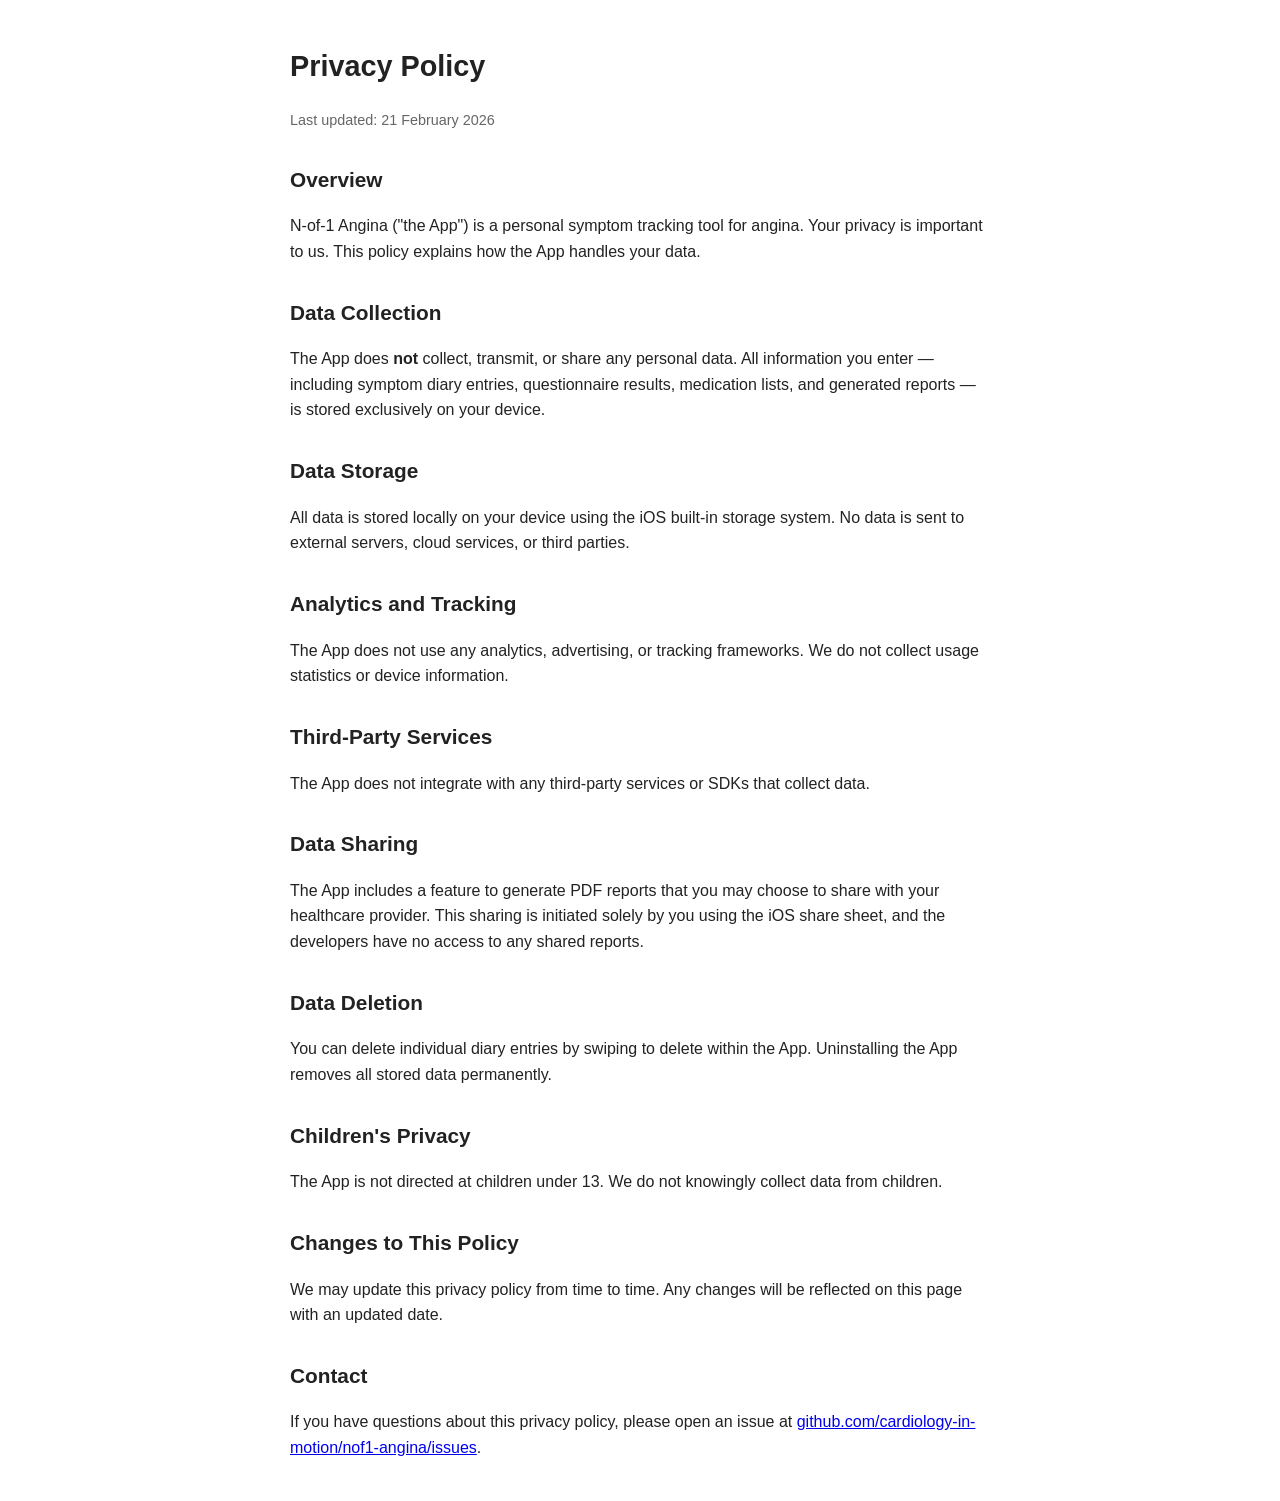
==== docs/privacy.html @ bfa7a5e3 "Add files via upload" ====
<!DOCTYPE html>
<html lang="en">
<head>
    <meta charset="UTF-8">
    <meta name="viewport" content="width=device-width, initial-scale=1.0">
    <title>Privacy Policy — N-of-1 Angina</title>
    <style>
        body { font-family: -apple-system, BlinkMacSystemFont, "Segoe UI", Roboto, sans-serif; max-width: 700px; margin: 0 auto; padding: 24px; line-height: 1.6; color: #222; }
        h1 { font-size: 1.8em; }
        h2 { font-size: 1.3em; margin-top: 1.5em; }
        p, li { font-size: 1em; }
        .updated { color: #666; font-size: 0.9em; }
    </style>
</head>
<body>
    <h1>Privacy Policy</h1>
    <p class="updated">Last updated: 21 February 2026</p>

    <h2>Overview</h2>
    <p>N-of-1 Angina ("the App") is a personal symptom tracking tool for angina. Your privacy is important to us. This policy explains how the App handles your data.</p>

    <h2>Data Collection</h2>
    <p>The App does <strong>not</strong> collect, transmit, or share any personal data. All information you enter — including symptom diary entries, questionnaire results, medication lists, and generated reports — is stored exclusively on your device.</p>

    <h2>Data Storage</h2>
    <p>All data is stored locally on your device using the iOS built-in storage system. No data is sent to external servers, cloud services, or third parties.</p>

    <h2>Analytics and Tracking</h2>
    <p>The App does not use any analytics, advertising, or tracking frameworks. We do not collect usage statistics or device information.</p>

    <h2>Third-Party Services</h2>
    <p>The App does not integrate with any third-party services or SDKs that collect data.</p>

    <h2>Data Sharing</h2>
    <p>The App includes a feature to generate PDF reports that you may choose to share with your healthcare provider. This sharing is initiated solely by you using the iOS share sheet, and the developers have no access to any shared reports.</p>

    <h2>Data Deletion</h2>
    <p>You can delete individual diary entries by swiping to delete within the App. Uninstalling the App removes all stored data permanently.</p>

    <h2>Children's Privacy</h2>
    <p>The App is not directed at children under 13. We do not knowingly collect data from children.</p>

    <h2>Changes to This Policy</h2>
    <p>We may update this privacy policy from time to time. Any changes will be reflected on this page with an updated date.</p>

    <h2>Contact</h2>
    <p>If you have questions about this privacy policy, please open an issue at <a href="https://github.com/cardiology-in-motion/nof1-angina/issues">github.com/cardiology-in-motion/nof1-angina/issues</a>.</p>
</body>
</html>
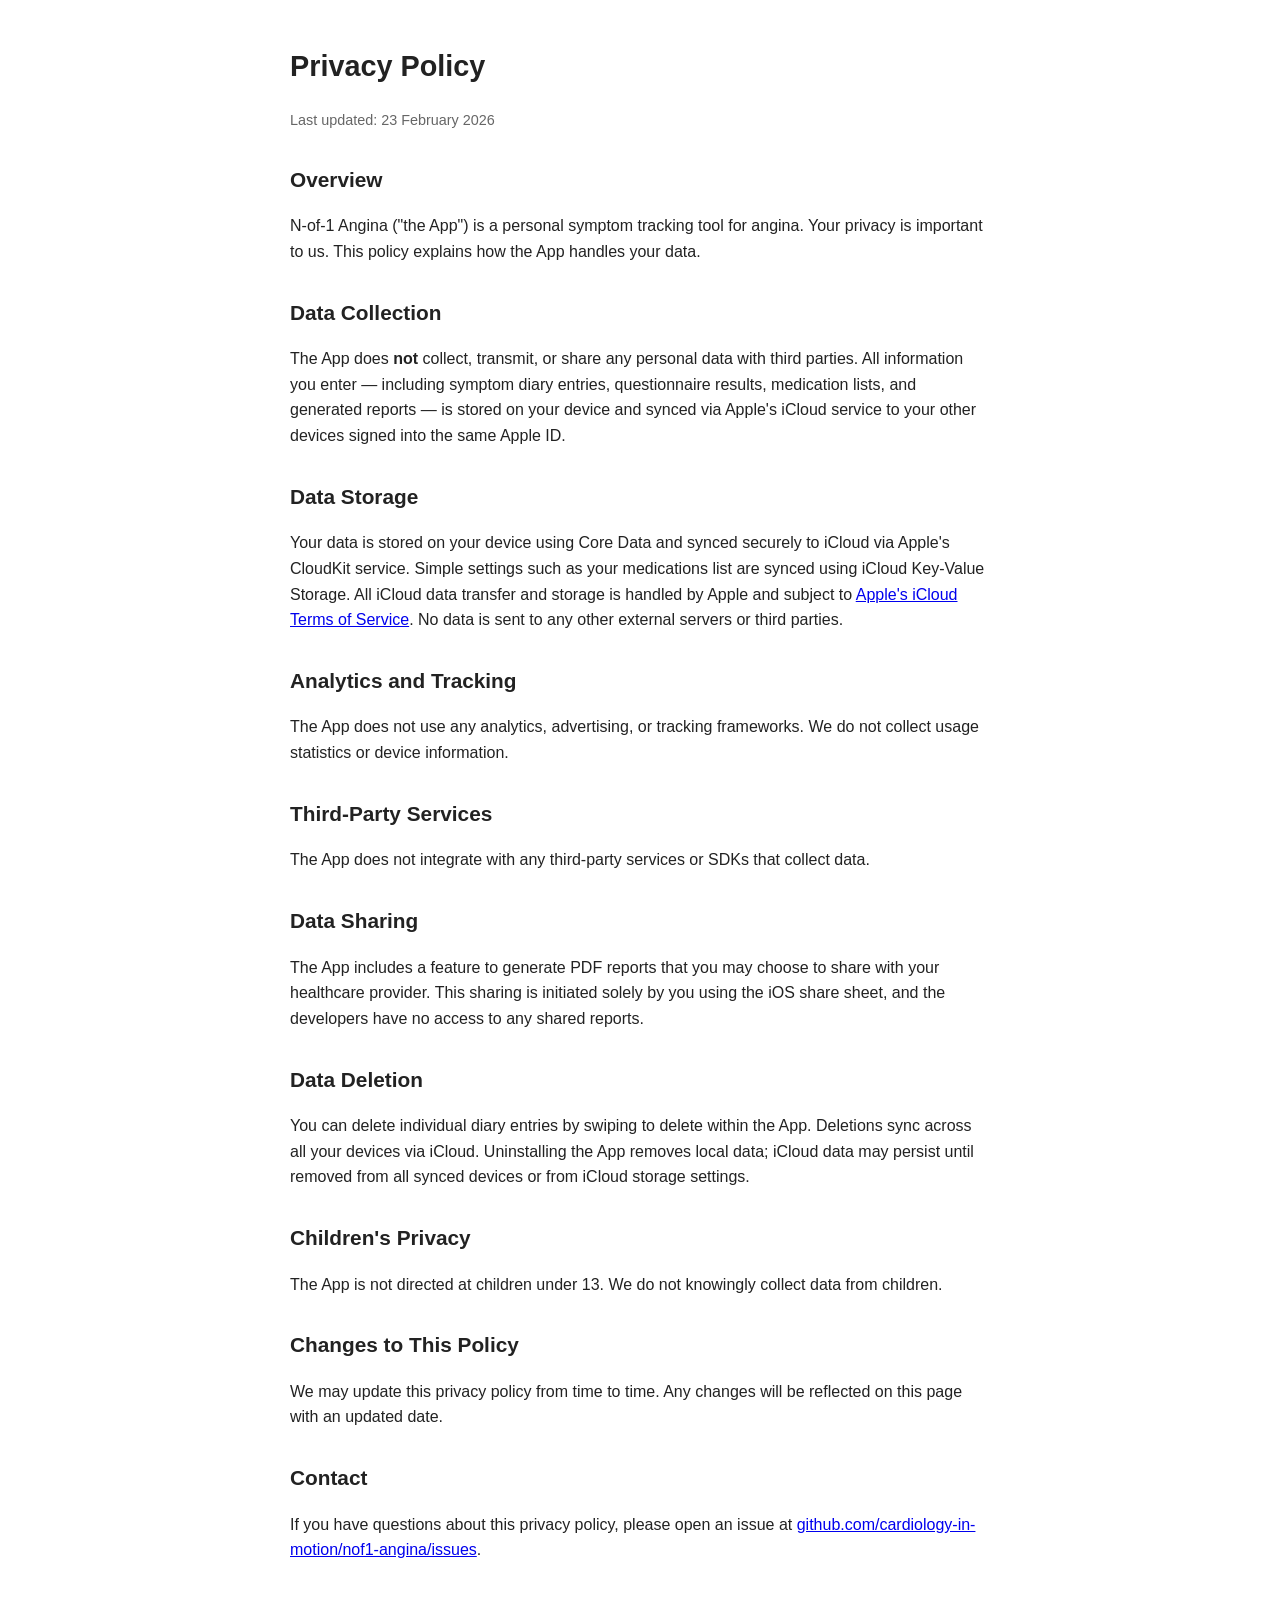
==== commit 6e0ef9f2: "Revise privacy policy for data handling updates Updated the privacy policy to reflect changes in dat" ====
--- a/docs/privacy.html
+++ b/docs/privacy.html
@@ -1,49 +1,62 @@
-<!DOCTYPE html>
-<html lang="en">
-<head>
-    <meta charset="UTF-8">
-    <meta name="viewport" content="width=device-width, initial-scale=1.0">
-    <title>Privacy Policy — N-of-1 Angina</title>
-    <style>
-        body { font-family: -apple-system, BlinkMacSystemFont, "Segoe UI", Roboto, sans-serif; max-width: 700px; margin: 0 auto; padding: 24px; line-height: 1.6; color: #222; }
-        h1 { font-size: 1.8em; }
-        h2 { font-size: 1.3em; margin-top: 1.5em; }
-        p, li { font-size: 1em; }
-        .updated { color: #666; font-size: 0.9em; }
-    </style>
-</head>
-<body>
-    <h1>Privacy Policy</h1>
-    <p class="updated">Last updated: 21 February 2026</p>
+ <!DOCTYPE html>                                                                                                                       
+  <html lang="en">                                                                                                                    
+  <head>                                                                                                                                
+      <meta charset="UTF-8">                                                                                                            
+      <meta name="viewport" content="width=device-width, initial-scale=1.0">
+      <title>Privacy Policy — N-of-1 Angina</title>
+      <style>
+          body { font-family: -apple-system, BlinkMacSystemFont, "Segoe UI", Roboto, sans-serif; max-width: 700px; margin: 0 auto;
+  padding: 24px; line-height: 1.6; color: #222; }
+          h1 { font-size: 1.8em; }
+          h2 { font-size: 1.3em; margin-top: 1.5em; }
+          p, li { font-size: 1em; }
+          .updated { color: #666; font-size: 0.9em; }
+      </style>
+  </head>
+  <body>
+      <h1>Privacy Policy</h1>
+      <p class="updated">Last updated: 23 February 2026</p>
 
-    <h2>Overview</h2>
-    <p>N-of-1 Angina ("the App") is a personal symptom tracking tool for angina. Your privacy is important to us. This policy explains how the App handles your data.</p>
+      <h2>Overview</h2>
+      <p>N-of-1 Angina ("the App") is a personal symptom tracking tool for angina. Your privacy is important to us. This policy explains
+   how the App handles your data.</p>
 
-    <h2>Data Collection</h2>
-    <p>The App does <strong>not</strong> collect, transmit, or share any personal data. All information you enter — including symptom diary entries, questionnaire results, medication lists, and generated reports — is stored exclusively on your device.</p>
+      <h2>Data Collection</h2>
+      <p>The App does <strong>not</strong> collect, transmit, or share any personal data with third parties. All information you enter —
+   including symptom diary entries, questionnaire results, medication lists, and generated reports — is stored on your device and synced
+   via Apple's iCloud service to your other devices signed into the same Apple ID.</p>
 
-    <h2>Data Storage</h2>
-    <p>All data is stored locally on your device using the iOS built-in storage system. No data is sent to external servers, cloud services, or third parties.</p>
+      <h2>Data Storage</h2>
+      <p>Your data is stored on your device using Core Data and synced securely to iCloud via Apple's CloudKit service. Simple settings
+  such as your medications list are synced using iCloud Key-Value Storage. All iCloud data transfer and storage is handled by Apple and
+  subject to <a href="https://www.apple.com/legal/internet-services/icloud/">Apple's iCloud Terms of Service</a>. No data is sent to any
+   other external servers or third parties.</p>
 
-    <h2>Analytics and Tracking</h2>
-    <p>The App does not use any analytics, advertising, or tracking frameworks. We do not collect usage statistics or device information.</p>
+      <h2>Analytics and Tracking</h2>
+      <p>The App does not use any analytics, advertising, or tracking frameworks. We do not collect usage statistics or device
+  information.</p>
 
-    <h2>Third-Party Services</h2>
-    <p>The App does not integrate with any third-party services or SDKs that collect data.</p>
+      <h2>Third-Party Services</h2>
+      <p>The App does not integrate with any third-party services or SDKs that collect data.</p>
 
-    <h2>Data Sharing</h2>
-    <p>The App includes a feature to generate PDF reports that you may choose to share with your healthcare provider. This sharing is initiated solely by you using the iOS share sheet, and the developers have no access to any shared reports.</p>
+      <h2>Data Sharing</h2>
+      <p>The App includes a feature to generate PDF reports that you may choose to share with your healthcare provider. This sharing is
+  initiated solely by you using the iOS share sheet, and the developers have no access to any shared reports.</p>
 
-    <h2>Data Deletion</h2>
-    <p>You can delete individual diary entries by swiping to delete within the App. Uninstalling the App removes all stored data permanently.</p>
+      <h2>Data Deletion</h2>
+      <p>You can delete individual diary entries by swiping to delete within the App. Deletions sync across all your devices via iCloud.
+   Uninstalling the App removes local data; iCloud data may persist until removed from all synced devices or from iCloud storage
+  settings.</p>
 
-    <h2>Children's Privacy</h2>
-    <p>The App is not directed at children under 13. We do not knowingly collect data from children.</p>
+      <h2>Children's Privacy</h2>
+      <p>The App is not directed at children under 13. We do not knowingly collect data from children.</p>
 
-    <h2>Changes to This Policy</h2>
-    <p>We may update this privacy policy from time to time. Any changes will be reflected on this page with an updated date.</p>
+      <h2>Changes to This Policy</h2>
+      <p>We may update this privacy policy from time to time. Any changes will be reflected on this page with an updated date.</p>
 
-    <h2>Contact</h2>
-    <p>If you have questions about this privacy policy, please open an issue at <a href="https://github.com/cardiology-in-motion/nof1-angina/issues">github.com/cardiology-in-motion/nof1-angina/issues</a>.</p>
-</body>
-</html>
+      <h2>Contact</h2>
+      <p>If you have questions about this privacy policy, please open an issue at <a 
+  href="https://github.com/cardiology-in-motion/nof1-angina/issues">github.com/cardiology-in-motion/nof1-angina/issues</a>.</p>
+  </body>
+  </html>
+
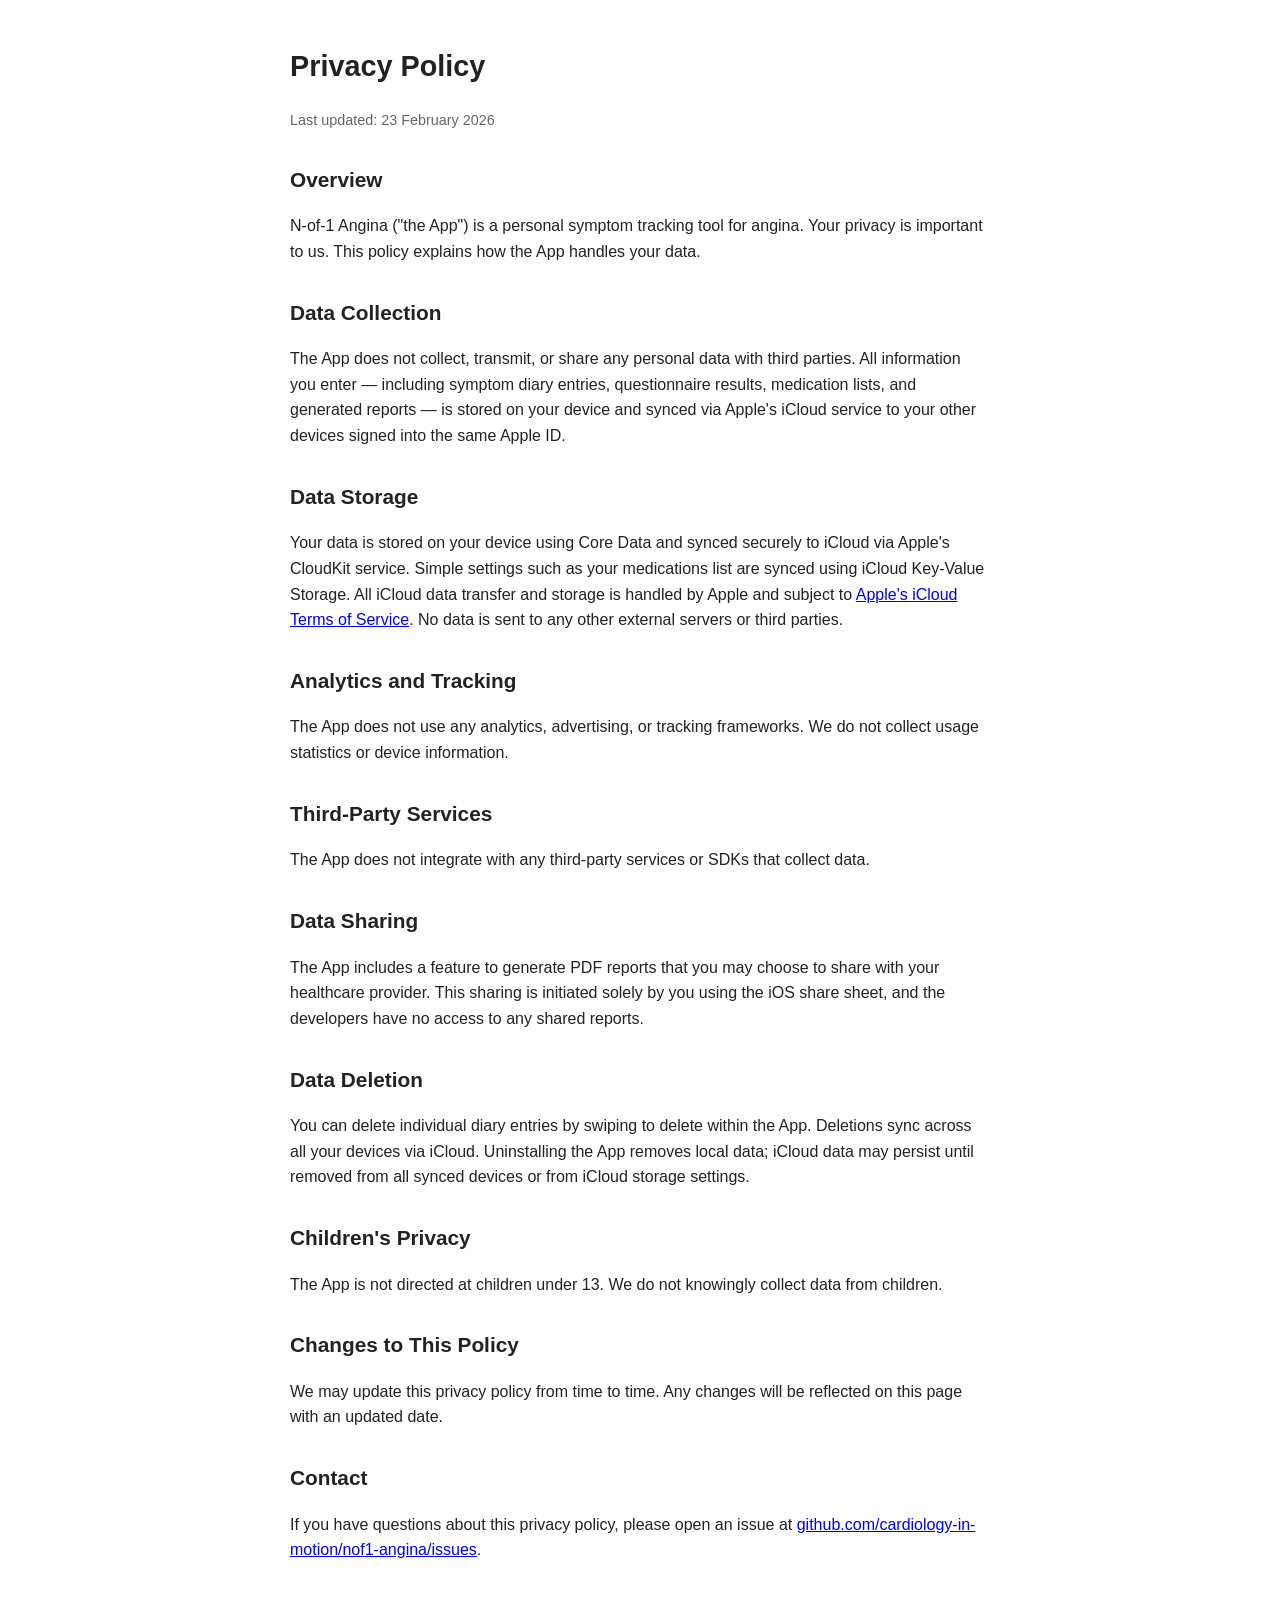
==== commit 388272b8: "Fix HTML escape characters in privacy policy" ====
--- a/docs/privacy.html
+++ b/docs/privacy.html
@@ -22,7 +22,7 @@
    how the App handles your data.</p>
 
       <h2>Data Collection</h2>
-      <p>The App does <strong>not</strong> collect, transmit, or share any personal data with third parties. All information you enter —
+      <p>The App does not collect, transmit, or share any personal data with third parties. All information you enter —
    including symptom diary entries, questionnaire results, medication lists, and generated reports — is stored on your device and synced
    via Apple's iCloud service to your other devices signed into the same Apple ID.</p>
 
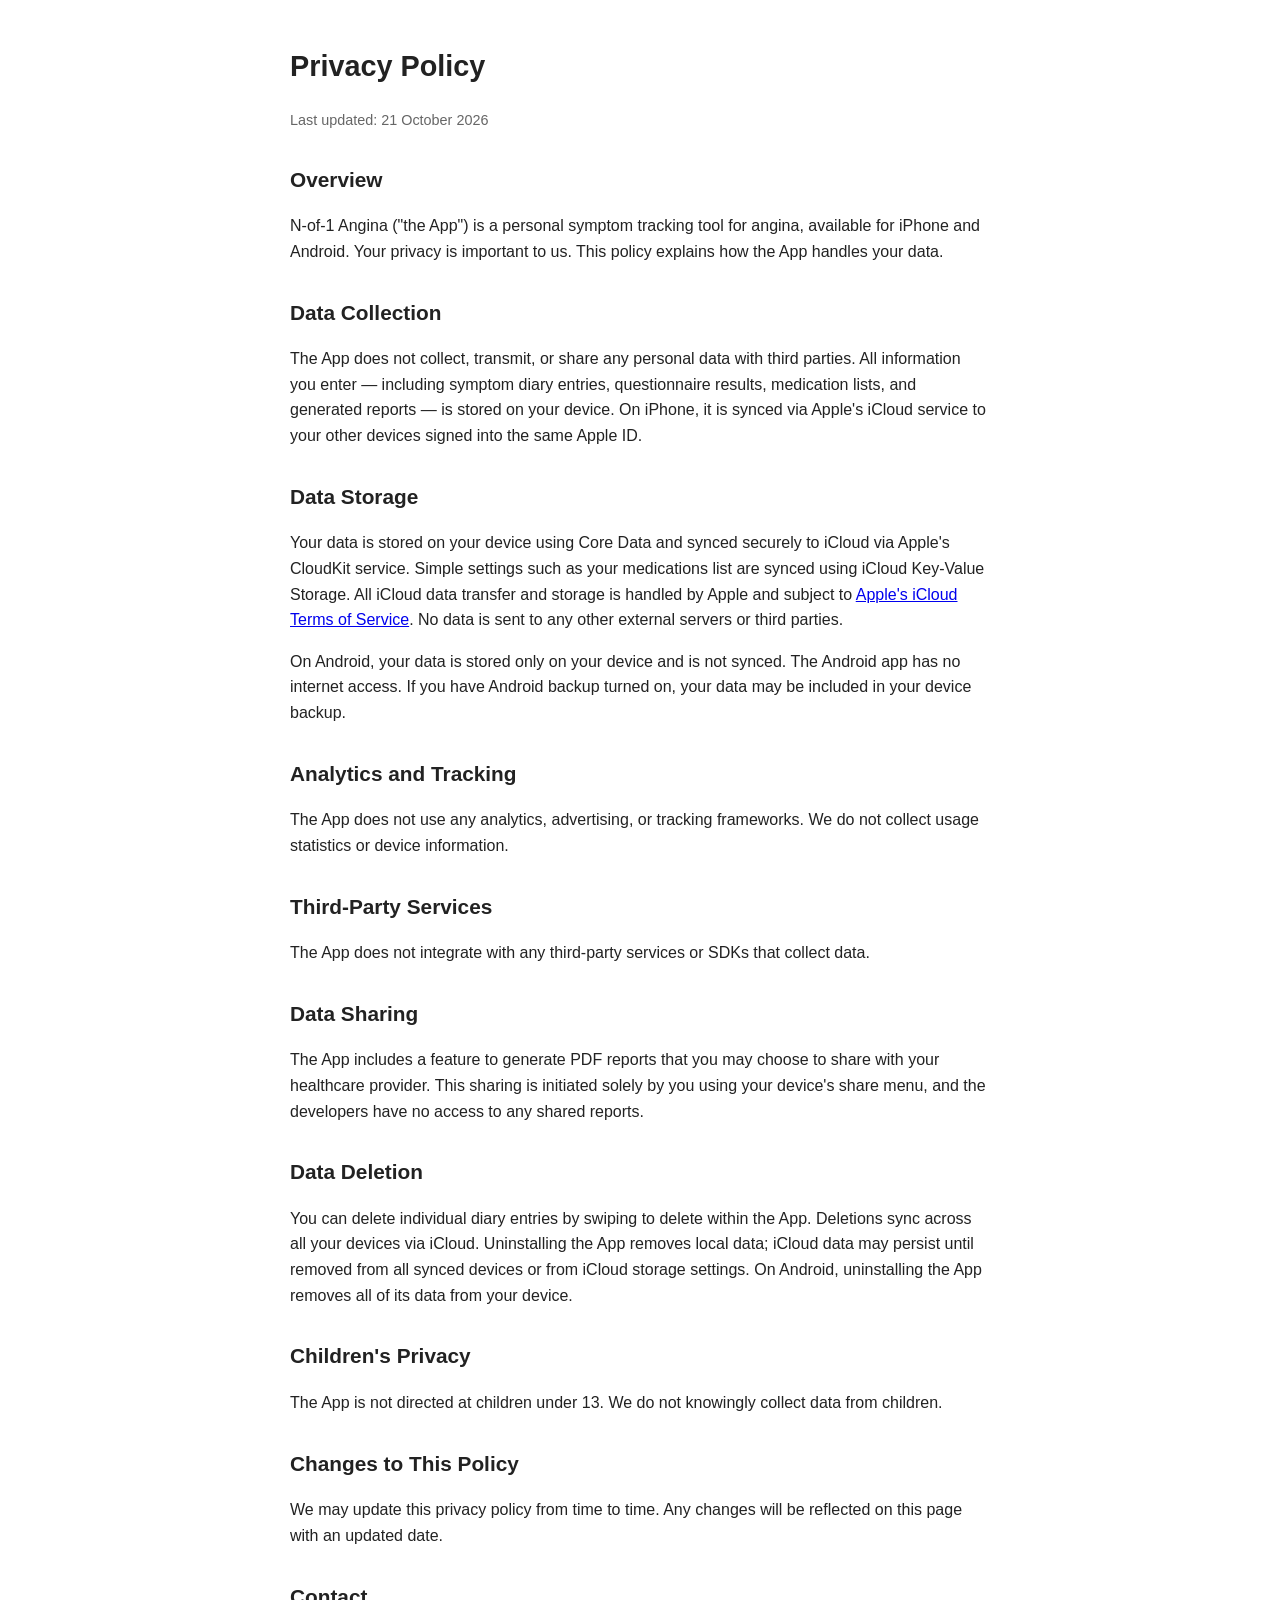
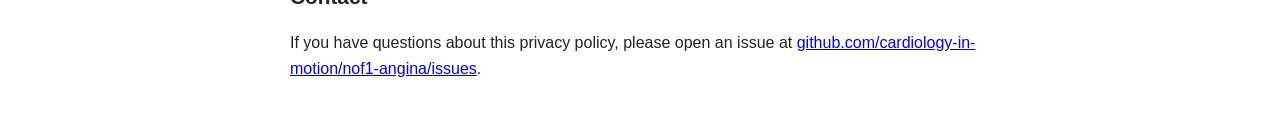
==== commit 07a543f5: "Privacy policy: cover the Android version Note that Android data stays on the device, the app has no" ====
--- a/docs/privacy.html
+++ b/docs/privacy.html
@@ -15,15 +15,15 @@
   </head>
   <body>
       <h1>Privacy Policy</h1>
-      <p class="updated">Last updated: 23 February 2026</p>
+      <p class="updated">Last updated: 21 October 2026</p>
 
       <h2>Overview</h2>
-      <p>N-of-1 Angina ("the App") is a personal symptom tracking tool for angina. Your privacy is important to us. This policy explains
+      <p>N-of-1 Angina ("the App") is a personal symptom tracking tool for angina, available for iPhone and Android. Your privacy is important to us. This policy explains
    how the App handles your data.</p>
 
       <h2>Data Collection</h2>
       <p>The App does not collect, transmit, or share any personal data with third parties. All information you enter —
-   including symptom diary entries, questionnaire results, medication lists, and generated reports — is stored on your device and synced
+   including symptom diary entries, questionnaire results, medication lists, and generated reports — is stored on your device. On iPhone, it is synced
    via Apple's iCloud service to your other devices signed into the same Apple ID.</p>
 
       <h2>Data Storage</h2>
@@ -31,6 +31,8 @@
   such as your medications list are synced using iCloud Key-Value Storage. All iCloud data transfer and storage is handled by Apple and
   subject to <a href="https://www.apple.com/legal/internet-services/icloud/">Apple's iCloud Terms of Service</a>. No data is sent to any
    other external servers or third parties.</p>
+      <p>On Android, your data is stored only on your device and is not synced. The Android app has no internet access. If you have
+  Android backup turned on, your data may be included in your device backup.</p>
 
       <h2>Analytics and Tracking</h2>
       <p>The App does not use any analytics, advertising, or tracking frameworks. We do not collect usage statistics or device
@@ -41,12 +43,12 @@
 
       <h2>Data Sharing</h2>
       <p>The App includes a feature to generate PDF reports that you may choose to share with your healthcare provider. This sharing is
-  initiated solely by you using the iOS share sheet, and the developers have no access to any shared reports.</p>
+  initiated solely by you using your device's share menu, and the developers have no access to any shared reports.</p>
 
       <h2>Data Deletion</h2>
       <p>You can delete individual diary entries by swiping to delete within the App. Deletions sync across all your devices via iCloud.
    Uninstalling the App removes local data; iCloud data may persist until removed from all synced devices or from iCloud storage
-  settings.</p>
+  settings. On Android, uninstalling the App removes all of its data from your device.</p>
 
       <h2>Children's Privacy</h2>
       <p>The App is not directed at children under 13. We do not knowingly collect data from children.</p>
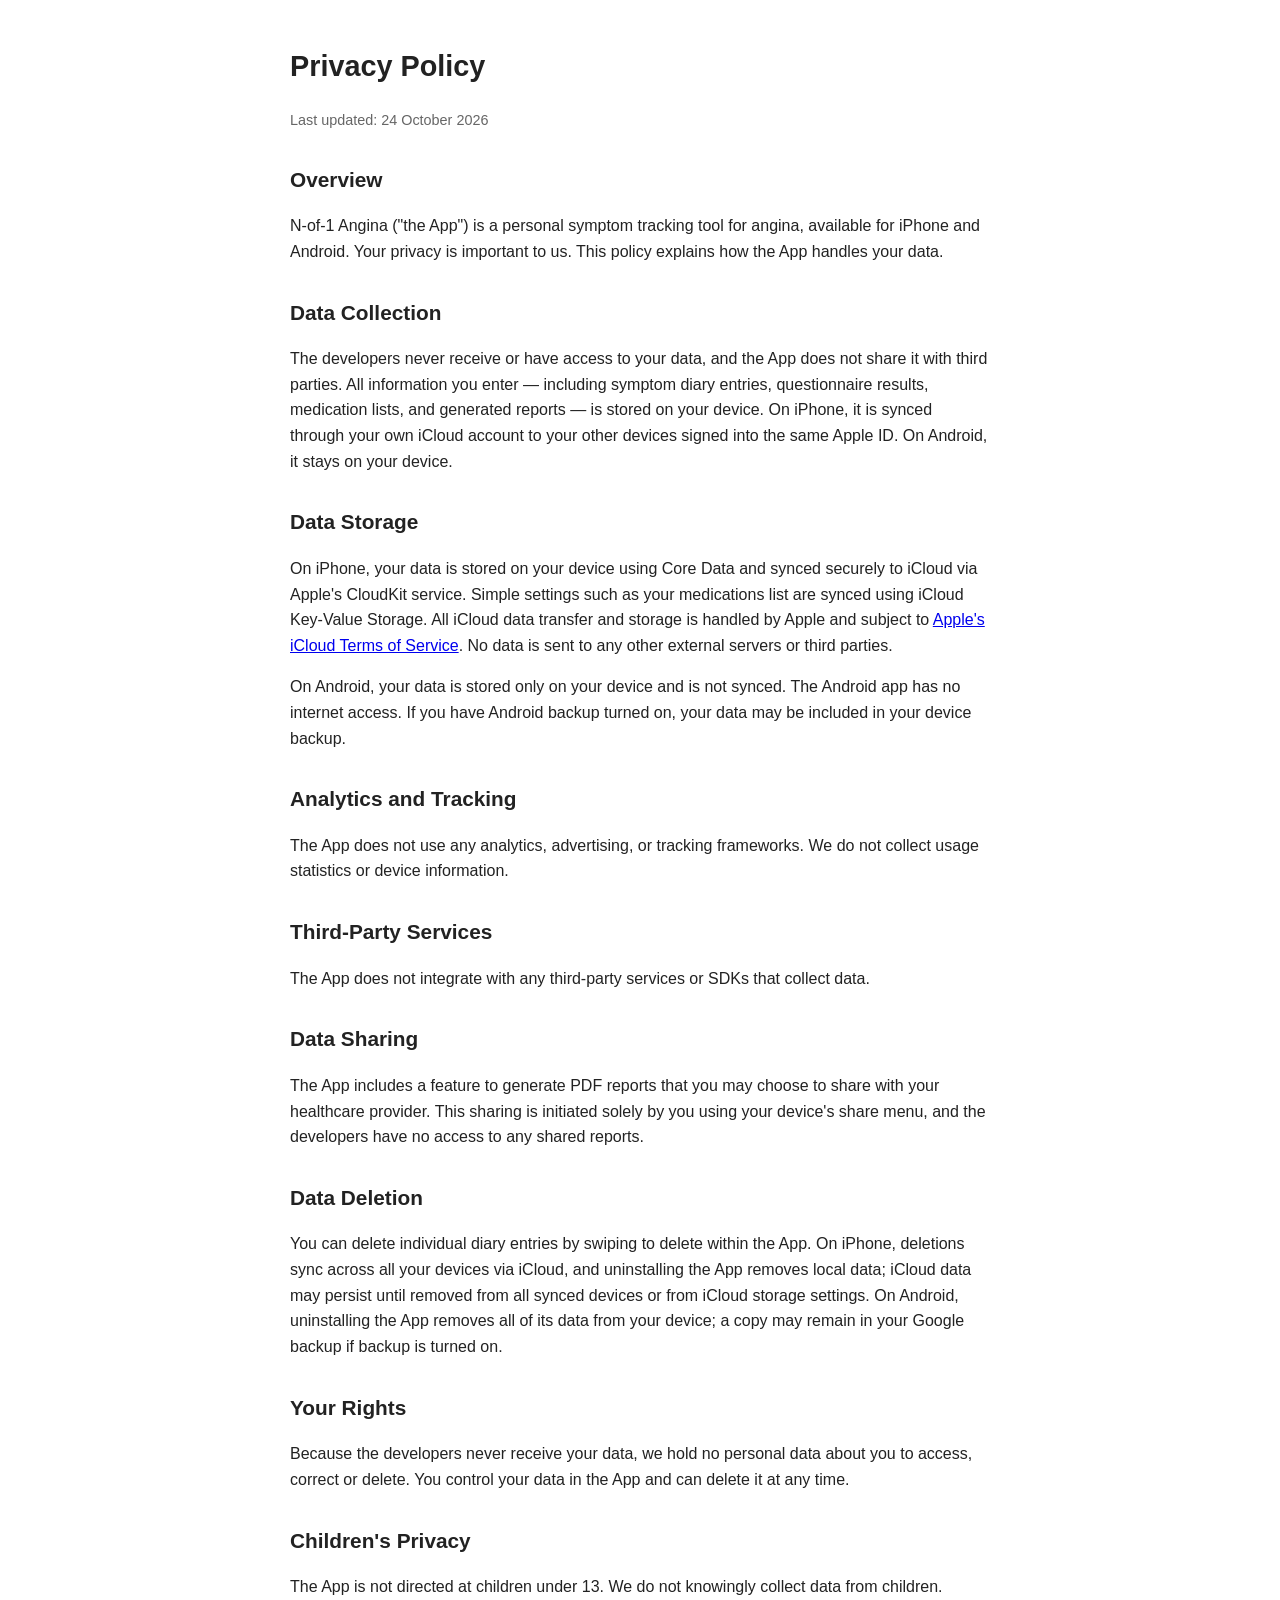
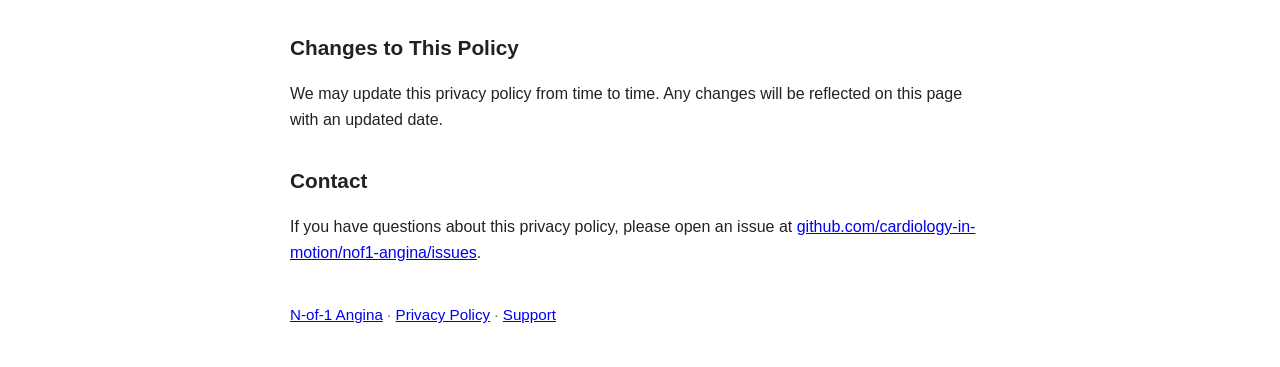
==== commit 34de49a7: "Privacy and support pages: clarify platforms, add rights and links - Label iPhone-only storage and d" ====
--- a/docs/privacy.html
+++ b/docs/privacy.html
@@ -11,23 +11,23 @@
           h2 { font-size: 1.3em; margin-top: 1.5em; }
           p, li { font-size: 1em; }
           .updated { color: #666; font-size: 0.9em; }
-      </style>
+              .nav { margin-top: 2.5em; font-size: 0.95em; color: #666; }
+    </style>
   </head>
   <body>
       <h1>Privacy Policy</h1>
-      <p class="updated">Last updated: 21 October 2026</p>
+      <p class="updated">Last updated: 24 October 2026</p>
 
       <h2>Overview</h2>
       <p>N-of-1 Angina ("the App") is a personal symptom tracking tool for angina, available for iPhone and Android. Your privacy is important to us. This policy explains
    how the App handles your data.</p>
 
       <h2>Data Collection</h2>
-      <p>The App does not collect, transmit, or share any personal data with third parties. All information you enter —
-   including symptom diary entries, questionnaire results, medication lists, and generated reports — is stored on your device. On iPhone, it is synced
-   via Apple's iCloud service to your other devices signed into the same Apple ID.</p>
+      <p>The developers never receive or have access to your data, and the App does not share it with third parties. All information you enter —
+   including symptom diary entries, questionnaire results, medication lists, and generated reports — is stored on your device. On iPhone, it is synced through your own iCloud account to your other devices signed into the same Apple ID. On Android, it stays on your device.</p>
 
       <h2>Data Storage</h2>
-      <p>Your data is stored on your device using Core Data and synced securely to iCloud via Apple's CloudKit service. Simple settings
+      <p>On iPhone, your data is stored on your device using Core Data and synced securely to iCloud via Apple's CloudKit service. Simple settings
   such as your medications list are synced using iCloud Key-Value Storage. All iCloud data transfer and storage is handled by Apple and
   subject to <a href="https://www.apple.com/legal/internet-services/icloud/">Apple's iCloud Terms of Service</a>. No data is sent to any
    other external servers or third parties.</p>
@@ -46,9 +46,11 @@
   initiated solely by you using your device's share menu, and the developers have no access to any shared reports.</p>
 
       <h2>Data Deletion</h2>
-      <p>You can delete individual diary entries by swiping to delete within the App. Deletions sync across all your devices via iCloud.
-   Uninstalling the App removes local data; iCloud data may persist until removed from all synced devices or from iCloud storage
-  settings. On Android, uninstalling the App removes all of its data from your device.</p>
+      <p>You can delete individual diary entries by swiping to delete within the App. On iPhone, deletions sync across all your devices via iCloud, and uninstalling the App removes local data; iCloud data may persist until removed from all synced devices or from iCloud storage
+  settings. On Android, uninstalling the App removes all of its data from your device; a copy may remain in your Google backup if backup is turned on.</p>
+
+      <h2>Your Rights</h2>
+      <p>Because the developers never receive your data, we hold no personal data about you to access, correct or delete. You control your data in the App and can delete it at any time.</p>
 
       <h2>Children's Privacy</h2>
       <p>The App is not directed at children under 13. We do not knowingly collect data from children.</p>
@@ -59,6 +61,7 @@
       <h2>Contact</h2>
       <p>If you have questions about this privacy policy, please open an issue at <a 
   href="https://github.com/cardiology-in-motion/nof1-angina/issues">github.com/cardiology-in-motion/nof1-angina/issues</a>.</p>
-  </body>
+    <p class="nav"><a href="./">N-of-1 Angina</a> · <a href="privacy.html">Privacy Policy</a> · <a href="support.html">Support</a></p>
+</body>
   </html>
 
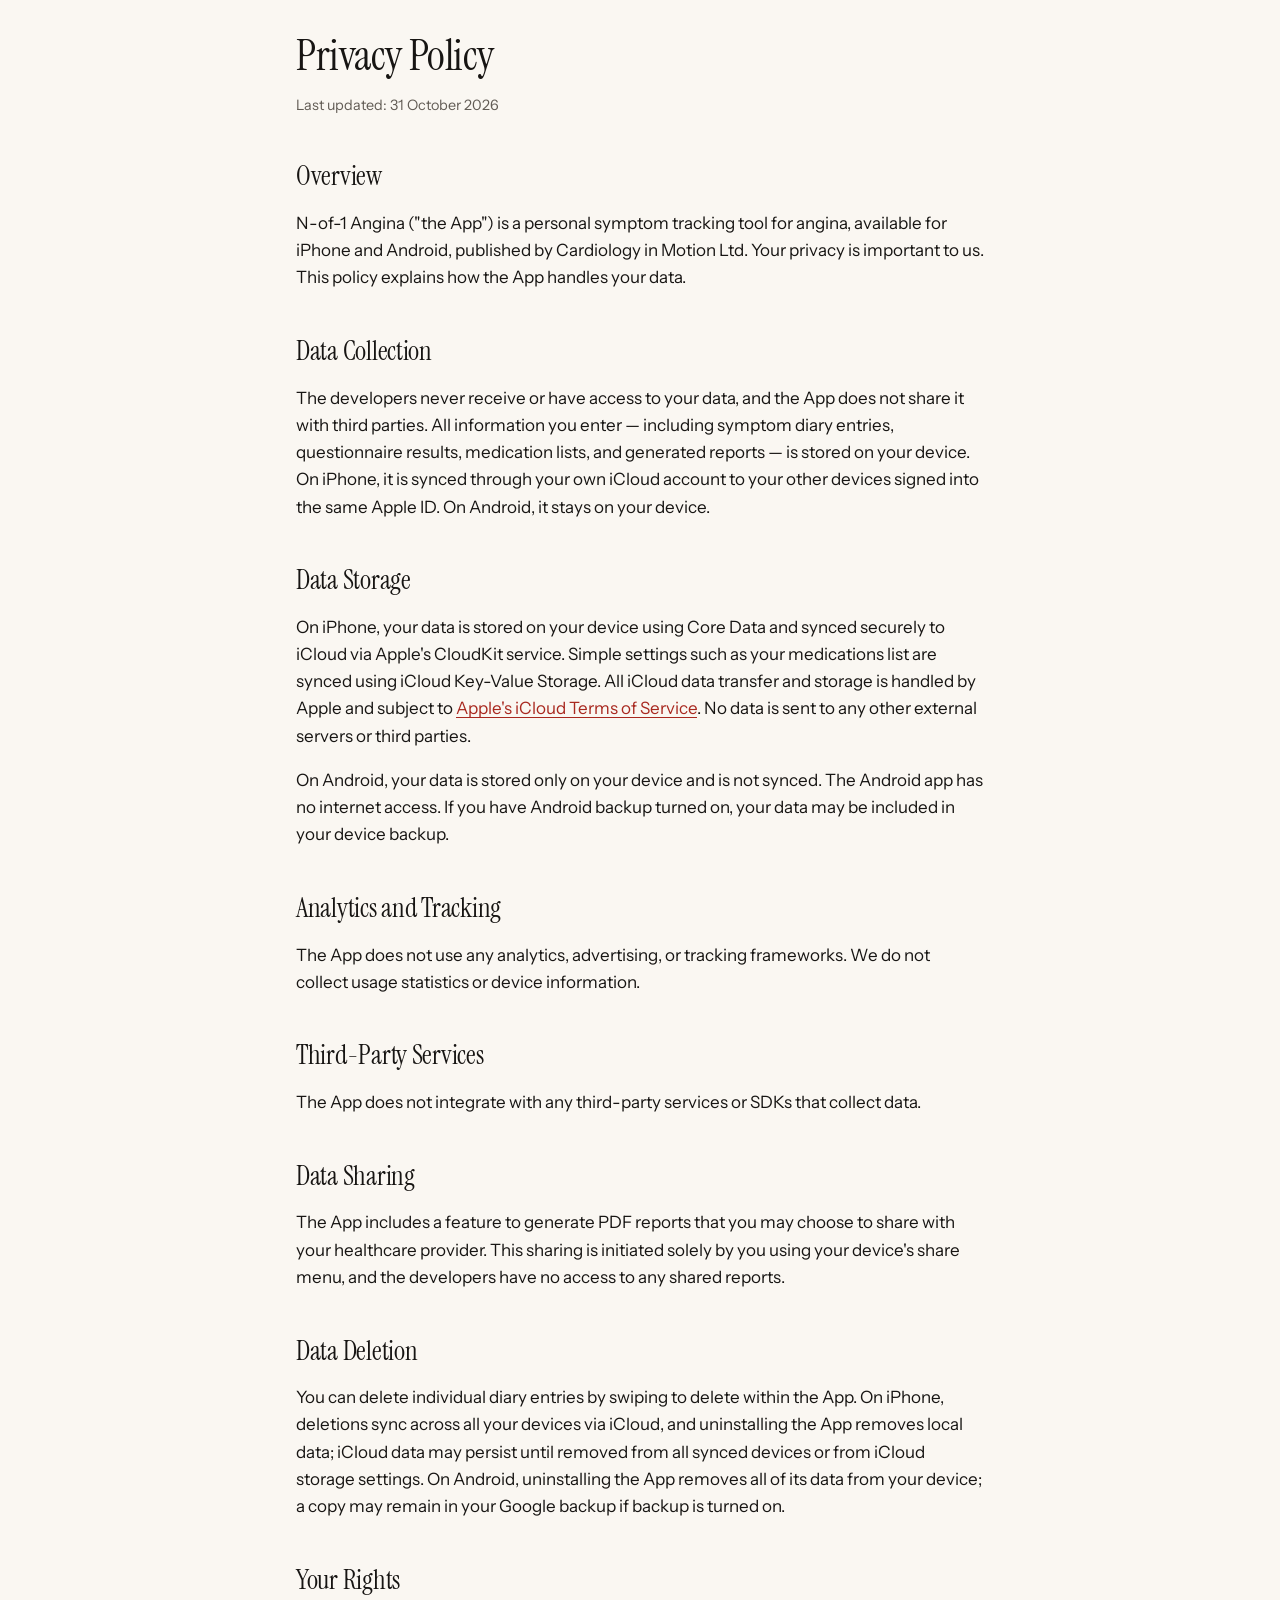
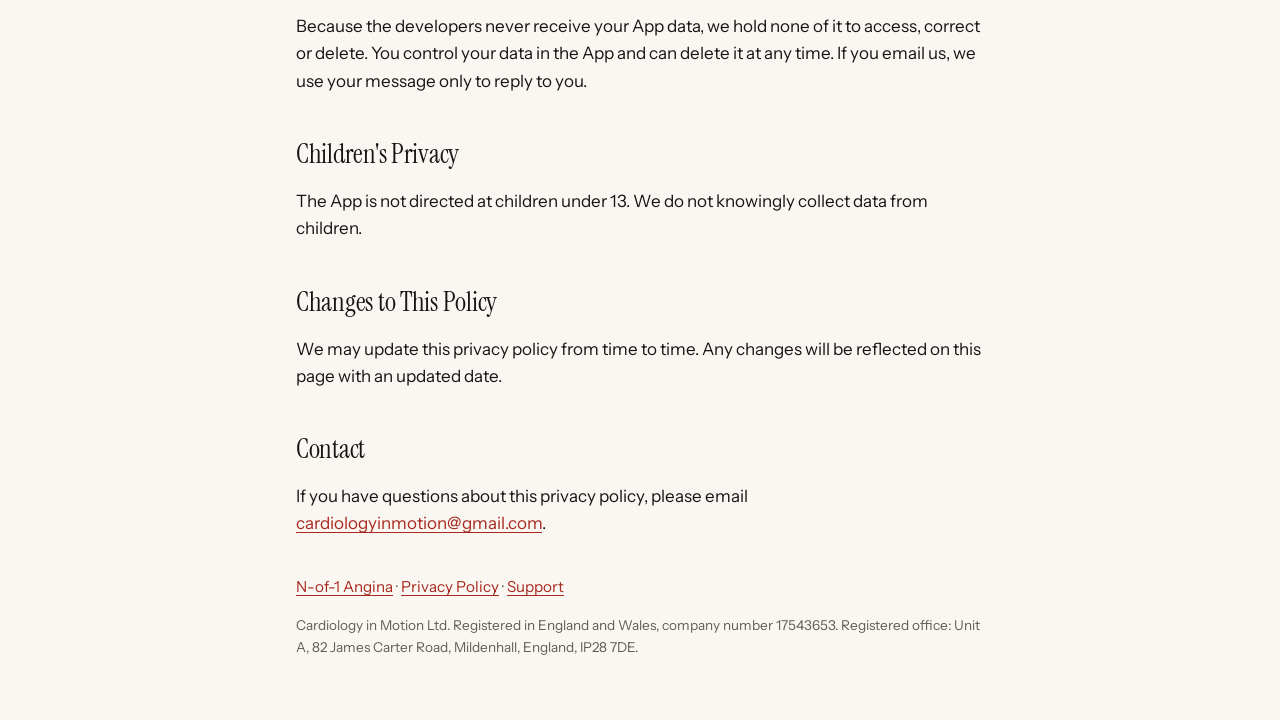
==== commit 876b21bd: "Redesign app site, add company details and email contact Co-Authored-By: Claude Opus 5.5 <noreply@an" ====
--- a/docs/privacy.html
+++ b/docs/privacy.html
@@ -4,22 +4,15 @@
       <meta charset="UTF-8">                                                                                                            
       <meta name="viewport" content="width=device-width, initial-scale=1.0">
       <title>Privacy Policy — N-of-1 Angina</title>
-      <style>
-          body { font-family: -apple-system, BlinkMacSystemFont, "Segoe UI", Roboto, sans-serif; max-width: 700px; margin: 0 auto;
-  padding: 24px; line-height: 1.6; color: #222; }
-          h1 { font-size: 1.8em; }
-          h2 { font-size: 1.3em; margin-top: 1.5em; }
-          p, li { font-size: 1em; }
-          .updated { color: #666; font-size: 0.9em; }
-              .nav { margin-top: 2.5em; font-size: 0.95em; color: #666; }
-    </style>
-  </head>
-  <body>
+      <link rel="icon" type="image/png" href="assets/favicon.png">
+    <link rel="stylesheet" href="assets/site.css">
+</head>
+  <body class="doc">
       <h1>Privacy Policy</h1>
-      <p class="updated">Last updated: 24 October 2026</p>
+      <p class="updated">Last updated: 31 October 2026</p>
 
       <h2>Overview</h2>
-      <p>N-of-1 Angina ("the App") is a personal symptom tracking tool for angina, available for iPhone and Android. Your privacy is important to us. This policy explains
+      <p>N-of-1 Angina ("the App") is a personal symptom tracking tool for angina, available for iPhone and Android, published by Cardiology in Motion Ltd. Your privacy is important to us. This policy explains
    how the App handles your data.</p>
 
       <h2>Data Collection</h2>
@@ -50,7 +43,7 @@
   settings. On Android, uninstalling the App removes all of its data from your device; a copy may remain in your Google backup if backup is turned on.</p>
 
       <h2>Your Rights</h2>
-      <p>Because the developers never receive your data, we hold no personal data about you to access, correct or delete. You control your data in the App and can delete it at any time.</p>
+      <p>Because the developers never receive your App data, we hold none of it to access, correct or delete. You control your data in the App and can delete it at any time. If you email us, we use your message only to reply to you.</p>
 
       <h2>Children's Privacy</h2>
       <p>The App is not directed at children under 13. We do not knowingly collect data from children.</p>
@@ -59,9 +52,9 @@
       <p>We may update this privacy policy from time to time. Any changes will be reflected on this page with an updated date.</p>
 
       <h2>Contact</h2>
-      <p>If you have questions about this privacy policy, please open an issue at <a 
-  href="https://github.com/cardiology-in-motion/nof1-angina/issues">github.com/cardiology-in-motion/nof1-angina/issues</a>.</p>
+      <p>If you have questions about this privacy policy, please email <a href="mailto:cardiologyinmotion@gmail.com">cardiologyinmotion@gmail.com</a>.</p>
     <p class="nav"><a href="./">N-of-1 Angina</a> · <a href="privacy.html">Privacy Policy</a> · <a href="support.html">Support</a></p>
+    <p class="company">Cardiology in Motion Ltd. Registered in England and Wales, company number 17543653. Registered office: Unit A, 82 James Carter Road, Mildenhall, England, IP28 7DE.</p>
 </body>
   </html>
 
--- a/docs/assets/site.css
+++ b/docs/assets/site.css
@@ -0,0 +1,137 @@
+@font-face {
+  font-family: "Instrument Serif";
+  src: url("fonts/instrument-serif.woff2") format("woff2");
+  font-display: swap;
+}
+@font-face {
+  font-family: "Instrument Sans";
+  src: url("fonts/instrument-sans.woff2") format("woff2");
+  font-weight: 400 700;
+  font-display: swap;
+}
+
+:root {
+  color-scheme: light dark;
+  --paper: #faf7f2;
+  --panel: #f1ebe2;
+  --ink: #171513;
+  --muted: #625c55;
+  --line: #ddd5ca;
+  --accent: #a8281f;
+  --band: #171513;
+  --on-band: #f4efe8;
+}
+@media (prefers-color-scheme: dark) {
+  :root {
+    --paper: #151311;
+    --panel: #1f1c19;
+    --ink: #f4efe8;
+    --muted: #aaa298;
+    --line: #38332e;
+    --accent: #f0857a;
+    --band: #2a2520;
+  }
+}
+
+* { box-sizing: border-box; }
+body {
+  margin: 0;
+  background: var(--paper);
+  color: var(--ink);
+  font: 400 1.0625rem/1.6 "Instrument Sans", -apple-system, BlinkMacSystemFont, "Segoe UI", Roboto, sans-serif;
+  -webkit-font-smoothing: antialiased;
+  overflow-wrap: anywhere;
+}
+h1, h2 { font-family: "Instrument Serif", Georgia, serif; font-weight: 400; letter-spacing: -0.01em; }
+img { display: block; max-width: 100%; height: auto; }
+a { color: inherit; text-underline-offset: 3px; }
+a:hover { color: var(--accent); }
+:focus-visible { outline: 2px solid var(--accent); outline-offset: 3px; border-radius: 2px; }
+
+/* Home page */
+.wrap { width: min(1120px, 100% - 32px); margin-inline: auto; }
+@media (min-width: 720px) { .wrap { width: min(1120px, 100% - 80px); } }
+
+.skip { position: absolute; left: -999px; }
+.skip:focus { left: 16px; top: 16px; padding: 8px 12px; background: var(--ink); color: var(--paper); z-index: 1; }
+
+.bar { display: flex; justify-content: space-between; align-items: center; gap: 16px; padding-block: 22px; }
+.name { font-weight: 600; text-decoration: none; }
+.bar nav { display: flex; gap: 20px; font-size: 0.95rem; }
+.bar nav a { text-decoration: none; color: var(--muted); }
+.bar nav a:hover { color: var(--accent); }
+
+.hero {
+  display: grid;
+  grid-template-columns: 1.5fr 1fr;
+  align-items: center;
+  gap: 56px;
+  padding-block: 56px 88px;
+}
+.eyebrow { margin: 0 0 14px; color: var(--accent); font-weight: 600; }
+.hero h1 { margin: 0; font-size: clamp(2.6rem, 5.4vw, 4.4rem); line-height: 1.05; text-wrap: balance; }
+.lede { margin: 22px 0 0; font-size: 1.2rem; max-width: 32em; }
+.actions { display: flex; flex-wrap: wrap; align-items: center; gap: 12px 18px; margin-top: 30px; }
+.badge { width: 150px; height: 50px; }
+.soon { color: var(--muted); font-size: 0.95rem; }
+.hero-icon { width: 84px; border-radius: 22.5%; margin-bottom: 20px; box-shadow: 0 6px 18px rgba(60, 30, 20, 0.16); }
+.gallery { width: min(300px, 100%); justify-self: end; text-align: center; }
+.phone { overflow: hidden; background: #fff; border: 7px solid #171513; border-radius: 30px; box-shadow: 0 18px 44px rgba(60, 30, 20, 0.2); }
+.slides { display: flex; overflow-x: auto; scroll-snap-type: x mandatory; scrollbar-width: none; }
+.slides::-webkit-scrollbar { display: none; }
+.slides img { flex: 0 0 100%; width: 100%; scroll-snap-align: start; }
+.controls { display: none; align-items: center; gap: 6px; margin-top: 12px; }
+.gallery.ready .controls { display: flex; }
+.segment { flex: 1; padding: 12px 0; border: 0; background: none; cursor: pointer; }
+.segment span { display: block; height: 3px; border-radius: 2px; background: linear-gradient(var(--accent), var(--accent)) no-repeat left / 0 100%, var(--line); }
+.segment.done span { background-size: 100% 100%; }
+.segment.active span { animation: fill 4.5s linear forwards; }
+.gallery.paused .segment.active span { animation-play-state: paused; }
+@keyframes fill { from { background-size: 0 100%, auto; } to { background-size: 100% 100%, auto; } }
+.toggle { min-width: 52px; padding: 8px 4px; border: 0; background: none; color: var(--muted); font: inherit; font-size: 0.85rem; cursor: pointer; }
+.toggle:hover { color: var(--accent); }
+.slide-caption { margin: 4px 0 0; font-weight: 600; }
+.caption { margin: 2px 0 0; color: var(--muted); font-size: 0.85rem; }
+
+.steps { background: var(--panel); padding-block: 72px; }
+.steps h2, .privacy h2 { margin: 0 0 32px; font-size: clamp(2rem, 4vw, 2.8rem); line-height: 1.15; }
+.steps ol { display: grid; grid-template-columns: repeat(3, 1fr); gap: 40px; margin: 0; padding: 0; list-style: none; counter-reset: step; color: var(--muted); }
+.steps li { counter-increment: step; }
+.steps li::before { content: counter(step); display: block; font: 400 3.2rem/1 "Instrument Serif", Georgia, serif; color: var(--accent); margin-bottom: 14px; }
+.steps strong, .features strong { display: block; font-weight: 600; color: var(--ink); font-size: 1.15rem; }
+
+.split { display: grid; grid-template-columns: 1fr 2fr; gap: 16px 64px; padding-block: 72px; }
+.split h2 { margin: 0; font-size: 1.9rem; line-height: 1.2; }
+.features { margin: 0; padding: 0; list-style: none; color: var(--muted); }
+.features li { padding-block: 16px; border-top: 1px solid var(--line); }
+.features li:last-child { border-bottom: 1px solid var(--line); }
+
+.privacy { background: var(--band); color: var(--on-band); padding-block: 72px; }
+.privacy p { margin: 0 0 16px; max-width: 34em; font-size: 1.2rem; }
+.privacy p:last-child { margin-bottom: 0; font-size: 1rem; }
+
+footer { padding-block: 40px 48px; color: var(--muted); font-size: 0.9rem; }
+footer p { margin: 0 0 10px; }
+.disclaimer { max-width: 44em; }
+.footer-links { display: flex; flex-wrap: wrap; gap: 6px 20px; margin-block: 18px; }
+
+@media (max-width: 820px) {
+  .hero { grid-template-columns: 1fr; gap: 36px; padding-block: 24px 56px; }
+  .gallery { justify-self: center; width: min(280px, 85%); }
+  .steps, .privacy { padding-block: 56px; }
+  .steps ol, .split { grid-template-columns: 1fr; }
+  .steps ol { gap: 28px; }
+  .split { padding-block: 56px; }
+}
+
+/* Privacy and support pages */
+.doc { max-width: 720px; margin-inline: auto; padding: 32px 16px 48px; }
+.doc h1 { font-size: 2.7rem; line-height: 1.1; margin: 0 0 12px; }
+.doc h2 { font-size: 1.7rem; line-height: 1.2; margin: 1.6em 0 0.3em; }
+.doc h3 { font-size: 1.1rem; font-weight: 600; margin: 1.4em 0 0.2em; }
+.doc a { color: var(--accent); }
+.updated, .nav, .company { color: var(--muted); }
+.updated { font-size: 0.9rem; }
+.app-info { background: var(--panel); padding: 16px 18px; border-radius: 12px; margin-block: 20px 24px; }
+.nav { margin-top: 2.5em; font-size: 0.95rem; }
+.company { font-size: 0.85rem; }
